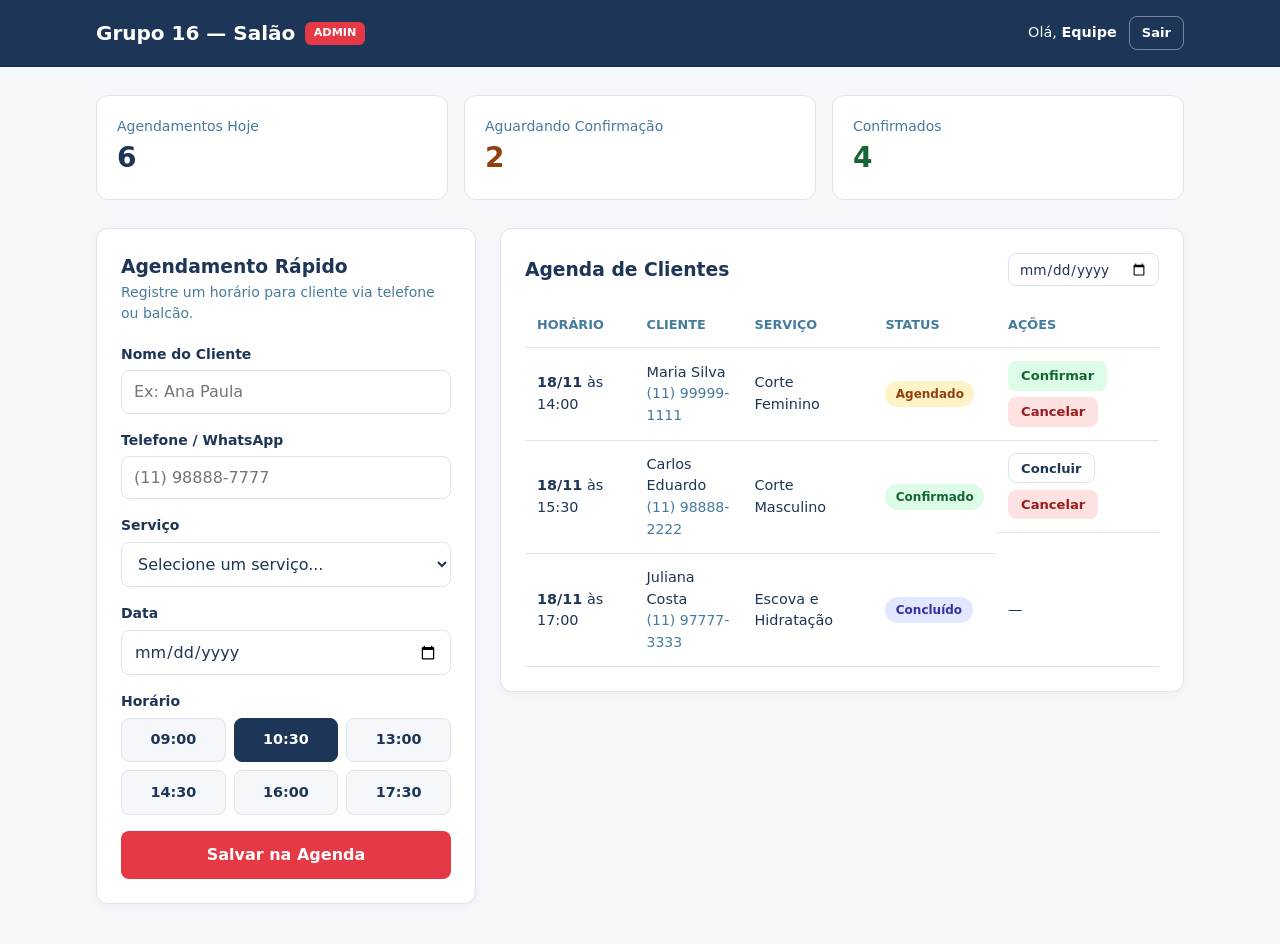
==== admin.html @ b0cc6613 "Atualização de projeto" ====
<!DOCTYPE html>
<html lang="pt-BR">
<head>
    <meta charset="UTF-8">
    <meta name="viewport" content="width=device-width, initial-scale=1.0">
    <title>Grupo 16 — Painel do Salão</title>
    <link rel="stylesheet" href="estilos/estilo.css">
</head>
<body>

    <!-- Barra superior identificada como Área Administrativa -->
    <header class="barra-topo">
        <div class="container conteudo-topo">
            <div class="titulo-admin">
                <h2>Grupo 16 — Salão</h2>
                <span class="selo-admin">Admin</span>
            </div>
            <div class="menu-usuario">
                <span>Olá, <strong>Equipe</strong></span>
                <a href="index.html" class="botao botao-contorno botao-pequeno">Sair</a>
            </div>
        </div>
    </header>

    <main class="container">

        <!-- Resumo rápido do dia para o Salão -->
        <section class="grade-resumo">
            <div class="cartao-resumo">
                <span class="texto-suave">Agendamentos Hoje</span>
                <strong class="numero-resumo">6</strong>
            </div>
            <div class="cartao-resumo">
                <span class="texto-suave">Aguardando Confirmação</span>
                <strong class="numero-resumo texto-aviso">2</strong>
            </div>
            <div class="cartao-resumo">
                <span class="texto-suave">Confirmados</span>
                <strong class="numero-resumo texto-sucesso">4</strong>
            </div>
        </section>

        <!-- Grade principal: Agendamento Rápido (Esquerda) + Agenda Geral (Direita) -->
        <div class="grade-principal">

            <!-- Coluna da Esquerda: Lançar agendamento pelo Salão -->
            <section class="cartao">
                <h3>Agendamento Rápido</h3>
                <p class="subtitulo">Registre um horário para cliente via telefone ou balcão.</p>

                <form>
                    <div class="grupo-campo">
                        <label for="admin-cliente">Nome do Cliente</label>
                        <input type="text" id="admin-cliente" placeholder="Ex: Ana Paula" required>
                    </div>

                    <div class="grupo-campo">
                        <label for="admin-telefone">Telefone / WhatsApp</label>
                        <input type="tel" id="admin-telefone" placeholder="(11) 98888-7777" required>
                    </div>

                    <div class="grupo-campo">
                        <label for="admin-servico">Serviço</label>
                        <select id="admin-servico" required>
                            <option value="">Selecione um serviço...</option>
                            <option value="1">Corte Feminino — R$ 80,00 (60 min)</option>
                            <option value="2">Corte Masculino — R$ 45,00 (30 min)</option>
                            <option value="3">Escova e Hidratação — R$ 70,00 (50 min)</option>
                            <option value="4">Coloração / Mechas — R$ 180,00 (120 min)</option>
                            <option value="5">Barba e Acabamento — R$ 35,00 (30 min)</option>
                        </select>
                    </div>

                    <div class="grupo-campo">
                        <label for="admin-data">Data</label>
                        <input type="date" id="admin-data" required>
                    </div>

                    <div class="grupo-campo">
                        <label>Horário</label>
                        <div class="grade-horarios">
                            <label class="opcao-horario">
                                <input type="radio" name="admin-horario" value="09:00">
                                <span>09:00</span>
                            </label>
                            <label class="opcao-horario">
                                <input type="radio" name="admin-horario" value="10:30" checked>
                                <span>10:30</span>
                            </label>
                            <label class="opcao-horario">
                                <input type="radio" name="admin-horario" value="13:00">
                                <span>13:00</span>
                            </label>
                            <label class="opcao-horario">
                                <input type="radio" name="admin-horario" value="14:30">
                                <span>14:30</span>
                            </label>
                            <label class="opcao-horario">
                                <input type="radio" name="admin-horario" value="16:00">
                                <span>16:00</span>
                            </label>
                            <label class="opcao-horario">
                                <input type="radio" name="admin-horario" value="17:30">
                                <span>17:30</span>
                            </label>
                        </div>
                    </div>

                    <button type="button" class="botao botao-primario botao-largura-total botao-grande">
                        Salvar na Agenda
                    </button>
                </form>
            </section>

            <!-- Coluna da Direita: Agenda Completa de Todos os Clientes -->
            <section class="cartao">
                <div class="cabecalho-cartao">
                    <h3>Agenda de Clientes</h3>
                    <input type="date" class="filtro-data" aria-label="Filtrar por data">
                </div>

                <div class="tabela-responsiva">
                    <table class="tabela">
                        <thead>
                            <tr>
                                <th>Horário</th>
                                <th>Cliente</th>
                                <th>Serviço</th>
                                <th>Status</th>
                                <th>Ações</th>
                            </tr>
                        </thead>
                        <tbody>
                            <tr>
                                <td><strong>18/11</strong> às 14:00</td>
                                <td>
                                    Maria Silva<br>
                                    <span class="texto-suave">(11) 99999-1111</span>
                                </td>
                                <td>Corte Feminino</td>
                                <td><span class="etiqueta etiqueta-agendado">Agendado</span></td>
                                <td class="acoes-linha">
                                    <button type="button" class="botao botao-sucesso botao-pequeno">Confirmar</button>
                                    <button type="button" class="botao botao-perigo botao-pequeno">Cancelar</button>
                                </td>
                            </tr>
                            <tr>
                                <td><strong>18/11</strong> às 15:30</td>
                                <td>
                                    Carlos Eduardo<br>
                                    <span class="texto-suave">(11) 98888-2222</span>
                                </td>
                                <td>Corte Masculino</td>
                                <td><span class="etiqueta etiqueta-confirmado">Confirmado</span></td>
                                <td class="acoes-linha">
                                    <button type="button" class="botao botao-contorno botao-pequeno">Concluir</button>
                                    <button type="button" class="botao botao-perigo botao-pequeno">Cancelar</button>
                                </td>
                            </tr>
                            <tr>
                                <td><strong>18/11</strong> às 17:00</td>
                                <td>
                                    Juliana Costa<br>
                                    <span class="texto-suave">(11) 97777-3333</span>
                                </td>
                                <td>Escova e Hidratação</td>
                                <td><span class="etiqueta etiqueta-concluido">Concluído</span></td>
                                <td>—</td>
                            </tr>
                        </tbody>
                    </table>
                </div>
            </section>

        </div>
    </main>

</body>
</html>
---- estilos/estilo.css ----
/* =========================================================================
   1. VARIÁVEIS DE CORES E RESET
   ========================================================================= */
:root {
    --cor-primaria: #1D3557;
    --cor-primaria-escura: #142740;
    --cor-secundaria: #457B9D;
    --cor-destaque: #E63946;
    --cor-destaque-escura: #C92F3B;

    --cor-fundo: #F5F7FA;
    --cor-superficie: #FFFFFF;
    --cor-texto: #1D3557;
    --cor-texto-suave: #457B9D;
    --cor-borda: #DCE4EC;

    --fundo-sucesso: #dcfce7;
    --texto-sucesso: #166534;
    --fundo-erro: #fee2e2;
    --texto-erro: #991b1b;
    --fundo-aviso: #fef3c7;
    --texto-aviso: #92400e;
    --fundo-info: #e0e7ff;
    --texto-info: #3730a3;
}

* {
    box-sizing: border-box;
    margin: 0;
    padding: 0;
    font-family: system-ui, -apple-system, 'Segoe UI', Roboto, sans-serif;
}

html {
    scroll-behavior: smooth;
}

body {
    background-color: var(--cor-fundo);
    color: var(--cor-texto);
    line-height: 1.5;
}

a {
    text-decoration: none;
}

.controle-oculto {
    display: none;
}

.texto-suave {
    color: var(--cor-texto-suave);
    font-size: 0.875rem;
}

.container {
    width: 100%;
    max-width: 1120px;
    margin: 0 auto;
    padding: 0 1rem;
}

/* =========================================================================
   2. BARRA DO TOPO (Todas as páginas)
   ========================================================================= */
.barra-topo {
    background: var(--cor-primaria);
    border-bottom: 1px solid var(--cor-primaria-escura);
    padding: 1rem 0;
    position: sticky;
    top: 0;
    z-index: 100;
}

.conteudo-topo {
    display: flex;
    justify-content: space-between;
    align-items: center;
    gap: 0.75rem;
}

.barra-topo h2 {
    color: var(--cor-superficie);
    font-size: 1.25rem;
}

.menu-usuario {
    display: flex;
    align-items: center;
    gap: 0.75rem;
    font-size: 0.9rem;
    color: var(--cor-superficie);
}

.barra-topo .botao-contorno {
    color: #FFFFFF;
    border-color: rgba(255, 255, 255, 0.4);
}

.barra-topo .botao-contorno:hover {
    background: rgba(255, 255, 255, 0.12);
}

/* =========================================================================
   3. PÁGINA INICIAL — BANNER E VITRINE DE SERVIÇOS (index.html)
   ========================================================================= */
.banner-principal {
    background: linear-gradient(135deg, var(--cor-primaria) 0%, var(--cor-secundaria) 100%);
    color: #FFFFFF;
    padding: 3.5rem 0;
}

.conteudo-banner {
    max-width: 680px;
    margin: 0 auto;
    text-align: center;
}

.etiqueta-destaque {
    display: inline-block;
    background: rgba(255, 255, 255, 0.15);
    padding: 0.3rem 0.85rem;
    border-radius: 999px;
    font-size: 0.8rem;
    font-weight: 600;
    margin-bottom: 1rem;
}

.conteudo-banner h1 {
    font-size: 2rem;
    line-height: 1.2;
    margin-bottom: 1rem;
}

.conteudo-banner p {
    font-size: 1rem;
    opacity: 0.9;
    margin-bottom: 1.75rem;
}

.acoes-banner {
    display: flex;
    gap: 0.75rem;
    justify-content: center;
    flex-wrap: wrap;
}

.secao-servicos {
    padding: 3rem 1rem;
}

.cabecalho-secao {
    text-align: center;
    margin-bottom: 2rem;
}

.cabecalho-secao h2 {
    font-size: 1.6rem;
    margin-bottom: 0.25rem;
}

.grade-servicos {
    display: grid;
    grid-template-columns: repeat(auto-fit, minmax(280px, 1fr));
    gap: 1.25rem;
}

.cartao-servico {
    background: var(--cor-superficie);
    border: 1px solid var(--cor-borda);
    border-radius: 12px;
    padding: 1.5rem;
    display: flex;
    flex-direction: column;
    justify-content: space-between;
    gap: 1rem;
    box-shadow: 0 2px 8px rgba(29, 53, 87, 0.04);
}

.topo-servico {
    display: flex;
    justify-content: space-between;
    align-items: center;
    gap: 0.5rem;
}

.preco-servico {
    font-weight: 700;
    color: var(--cor-destaque);
    font-size: 1.1rem;
}

.rodape-servico {
    display: flex;
    justify-content: space-between;
    align-items: center;
    padding-top: 0.75rem;
    border-top: 1px solid var(--cor-borda);
    font-size: 0.85rem;
}

.link-agendar {
    color: var(--cor-primaria);
    font-weight: 700;
    cursor: pointer;
}

.link-agendar:hover {
    color: var(--cor-destaque);
}

.rodape-site {
    text-align: center;
    padding: 2rem 1rem;
    border-top: 1px solid var(--cor-borda);
    color: var(--cor-texto-suave);
    font-size: 0.875rem;
    margin-top: 2rem;
}

/* =========================================================================
   4. MODAL DE ACESSO SOBREPOSTO (Cliente / Cadastro / Admin)
   ========================================================================= */
.fundo-modal {
    position: fixed;
    inset: 0;
    background: rgba(20, 39, 64, 0.7);
    backdrop-filter: blur(3px);
    display: none;
    align-items: center;
    justify-content: center;
    padding: 1rem;
    z-index: 999;
}

/* Abre o modal quando o checkbox #abrir-modal estiver marcado */
#abrir-modal:checked ~ .fundo-modal {
    display: flex;
}

.janela-modal {
    background: var(--cor-superficie);
    width: 100%;
    max-width: 430px;
    border-radius: 14px;
    padding: 1.75rem;
    box-shadow: 0 20px 40px rgba(0, 0, 0, 0.25);
    max-height: 92vh;
    overflow-y: auto;
}

.cabecalho-modal {
    display: flex;
    justify-content: space-between;
    align-items: flex-start;
    margin-bottom: 1.25rem;
}

.botao-fechar {
    font-size: 1.75rem;
    line-height: 1;
    color: var(--cor-texto-suave);
    cursor: pointer;
    padding: 0 0.25rem;
}

.botao-fechar:hover {
    color: var(--cor-destaque);
}

/* 3 Abas do Modal */
.abas-modal {
    display: grid;
    grid-template-columns: repeat(3, 1fr);
    gap: 0.35rem;
    background: var(--cor-fundo);
    padding: 0.3rem;
    border-radius: 8px;
    margin-bottom: 1.25rem;
}

.aba-item {
    text-align: center;
    padding: 0.55rem 0.25rem;
    border-radius: 6px;
    font-size: 0.85rem;
    font-weight: 600;
    color: var(--cor-texto-suave);
    cursor: pointer;
    margin-bottom: 0;
    transition: 0.2s;
}

.form-modal {
    display: none;
}

#aba-cliente:checked ~ .abas-modal .rotulo-cliente,
#aba-cadastro:checked ~ .abas-modal .rotulo-cadastro,
#aba-admin:checked ~ .abas-modal .rotulo-admin {
    background: var(--cor-superficie);
    color: var(--cor-primaria);
    box-shadow: 0 1px 3px rgba(29, 53, 87, 0.15);
}

#aba-cliente:checked ~ .form-cliente { display: block; }
#aba-cadastro:checked ~ .form-cadastro { display: block; }
#aba-admin:checked ~ .form-admin { display: block; }

.aviso-admin {
    background: var(--fundo-aviso);
    color: var(--texto-aviso);
    font-size: 0.82rem;
    padding: 0.65rem 0.75rem;
    border-radius: 8px;
    margin-bottom: 1rem;
    font-weight: 500;
}

/* =========================================================================
   5. FORMULÁRIOS, BOTÕES E HORÁRIOS CLICÁVEIS
   ========================================================================= */
.grupo-campo {
    margin-bottom: 1rem;
}

.linha-campos {
    display: grid;
    grid-template-columns: 1fr 1fr;
    gap: 0.75rem;
}

label {
    display: block;
    font-size: 0.875rem;
    font-weight: 600;
    margin-bottom: 0.35rem;
}

input, select {
    width: 100%;
    padding: 0.7rem 0.75rem;
    border: 1px solid var(--cor-borda);
    border-radius: 8px;
    font-size: 16px; /* Evita zoom automático no iPhone */
    background: var(--cor-superficie);
    color: var(--cor-texto);
    outline: none;
}

input:focus, select:focus {
    border-color: var(--cor-secundaria);
    box-shadow: 0 0 0 3px rgba(69, 123, 157, 0.15);
}

/* Grade de horários clicáveis no celular */
.grade-horarios {
    display: grid;
    grid-template-columns: repeat(3, 1fr);
    gap: 0.5rem;
}

.opcao-horario {
    margin-bottom: 0;
    cursor: pointer;
}

.opcao-horario input {
    display: none;
}

.opcao-horario span {
    display: block;
    text-align: center;
    padding: 0.65rem 0.5rem;
    border: 1px solid var(--cor-borda);
    border-radius: 8px;
    font-weight: 600;
    font-size: 0.9rem;
    background: var(--cor-fundo);
    transition: 0.2s;
}

.opcao-horario input:checked + span {
    background: var(--cor-primaria);
    color: #FFFFFF;
    border-color: var(--cor-primaria);
}

/* Botões */
.botao {
    display: inline-flex;
    align-items: center;
    justify-content: center;
    padding: 0.65rem 1rem;
    border-radius: 8px;
    font-weight: 600;
    font-size: 0.95rem;
    cursor: pointer;
    border: 1px solid transparent;
    transition: 0.2s;
}

.botao-primario { background: var(--cor-destaque); color: #FFFFFF; }
.botao-primario:hover { background: var(--cor-destaque-escura); }

.botao-secundario { background: var(--cor-primaria); color: #FFFFFF; }
.botao-secundario:hover { background: var(--cor-primaria-escura); }

.botao-contorno { background: transparent; border-color: var(--cor-borda); color: var(--cor-primaria); }
.botao-contorno-claro { background: transparent; border-color: rgba(255,255,255,0.5); color: #FFFFFF; }
.botao-contorno-claro:hover { background: rgba(255,255,255,0.12); }

.botao-sucesso { background: var(--fundo-sucesso); color: var(--texto-sucesso); }
.botao-perigo { background: var(--fundo-erro); color: var(--texto-erro); }

.botao-pequeno { padding: 0.4rem 0.75rem; font-size: 0.82rem; }
.botao-grande { padding: 0.85rem 1.35rem; font-size: 1rem; }
.botao-largura-total { width: 100%; }

/* =========================================================================
   6. PAINÉIS (painel.html e admin.html)
   ========================================================================= */
.grade-principal {
    display: grid;
    grid-template-columns: 380px 1fr;
    gap: 1.5rem;
    align-items: start;
    margin-top: 1.75rem;
    margin-bottom: 2.5rem;
}

.cartao {
    background: var(--cor-superficie);
    border: 1px solid var(--cor-borda);
    border-radius: 12px;
    padding: 1.5rem;
    box-shadow: 0 2px 8px rgba(29, 53, 87, 0.04);
}

.cabecalho-cartao {
    display: flex;
    justify-content: space-between;
    align-items: center;
    margin-bottom: 1rem;
    gap: 0.5rem;
}

.subtitulo {
    color: var(--cor-texto-suave);
    font-size: 0.875rem;
    margin-bottom: 1.25rem;
}

.resumo-servico {
    background: var(--cor-fundo);
    padding: 0.75rem 1rem;
    border-radius: 8px;
    display: flex;
    justify-content: space-between;
    font-size: 0.9rem;
    margin-bottom: 1rem;
    border: 1px solid var(--cor-borda);
}

/* Exclusivos Admin */
.titulo-admin { display: flex; align-items: center; gap: 0.6rem; flex-wrap: wrap; }
.selo-admin {
    background: var(--cor-destaque);
    color: #FFFFFF;
    font-size: 0.7rem;
    font-weight: 700;
    padding: 0.2rem 0.55rem;
    border-radius: 6px;
    text-transform: uppercase;
}

.grade-resumo {
    display: grid;
    grid-template-columns: repeat(3, 1fr);
    gap: 1rem;
    margin-top: 1.75rem;
}

.cartao-resumo {
    background: var(--cor-superficie);
    border: 1px solid var(--cor-borda);
    border-radius: 12px;
    padding: 1.25rem;
    display: flex;
    flex-direction: column;
}

.numero-resumo { font-size: 1.75rem; color: var(--cor-primaria); }
.texto-aviso { color: var(--texto-aviso); }
.texto-sucesso { color: var(--texto-sucesso); }
.filtro-data { width: auto; padding: 0.4rem 0.65rem; font-size: 0.85rem; }
.acoes-linha { display: flex; gap: 0.4rem; flex-wrap: wrap; }

/* Tabela e Etiquetas */
.tabela-responsiva { overflow-x: auto; }
.tabela { width: 100%; border-collapse: collapse; font-size: 0.9rem; }
.tabela th, .tabela td { padding: 0.8rem 0.75rem; text-align: left; border-bottom: 1px solid var(--cor-borda); }
.tabela th { font-weight: 600; color: var(--cor-secundaria); font-size: 0.8rem; text-transform: uppercase; }

.etiqueta { display: inline-block; padding: 0.25rem 0.65rem; border-radius: 999px; font-size: 0.75rem; font-weight: 600; }
.etiqueta-agendado { background: var(--fundo-aviso); color: var(--texto-aviso); }
.etiqueta-confirmado { background: var(--fundo-sucesso); color: var(--texto-sucesso); }
.etiqueta-cancelado { background: var(--fundo-erro); color: var(--texto-erro); }
.etiqueta-concluido { background: var(--fundo-info); color: var(--texto-info); }

/* =========================================================================
   7. RESPONSIVIDADE PARA TABLETS E CELULARES
   ========================================================================= */
@media (max-width: 850px) {
    .grade-principal {
        grid-template-columns: 1fr;
    }
}

@media (max-width: 600px) {
    .conteudo-banner h1 { font-size: 1.55rem; }
    .banner-principal { padding: 2.5rem 0; }
    .acoes-banner .botao { width: 100%; }

    .grade-resumo { grid-template-columns: 1fr; }
    .linha-campos { grid-template-columns: 1fr; gap: 0; }
    .cartao, .janela-modal { padding: 1.25rem; }

    /* Transforma a tabela em cartões empilhados no celular */
    .tabela thead { display: none; }
    .tabela, .tabela tbody, .tabela tr, .tabela td { display: block; width: 100%; }

    .tabela tr {
        background: var(--cor-fundo);
        border: 1px solid var(--cor-borda);
        border-radius: 10px;
        padding: 0.85rem;
        margin-bottom: 0.85rem;
    }

    .tabela td {
        border: none;
        padding: 0.3rem 0;
        display: flex;
        justify-content: space-between;
        align-items: center;
    }

    .tabela td:last-child {
        margin-top: 0.5rem;
        padding-top: 0.6rem;
        border-top: 1px solid var(--cor-borda);
    }

    .tabela td:last-child .botao {
        width: 100%;
    }
}
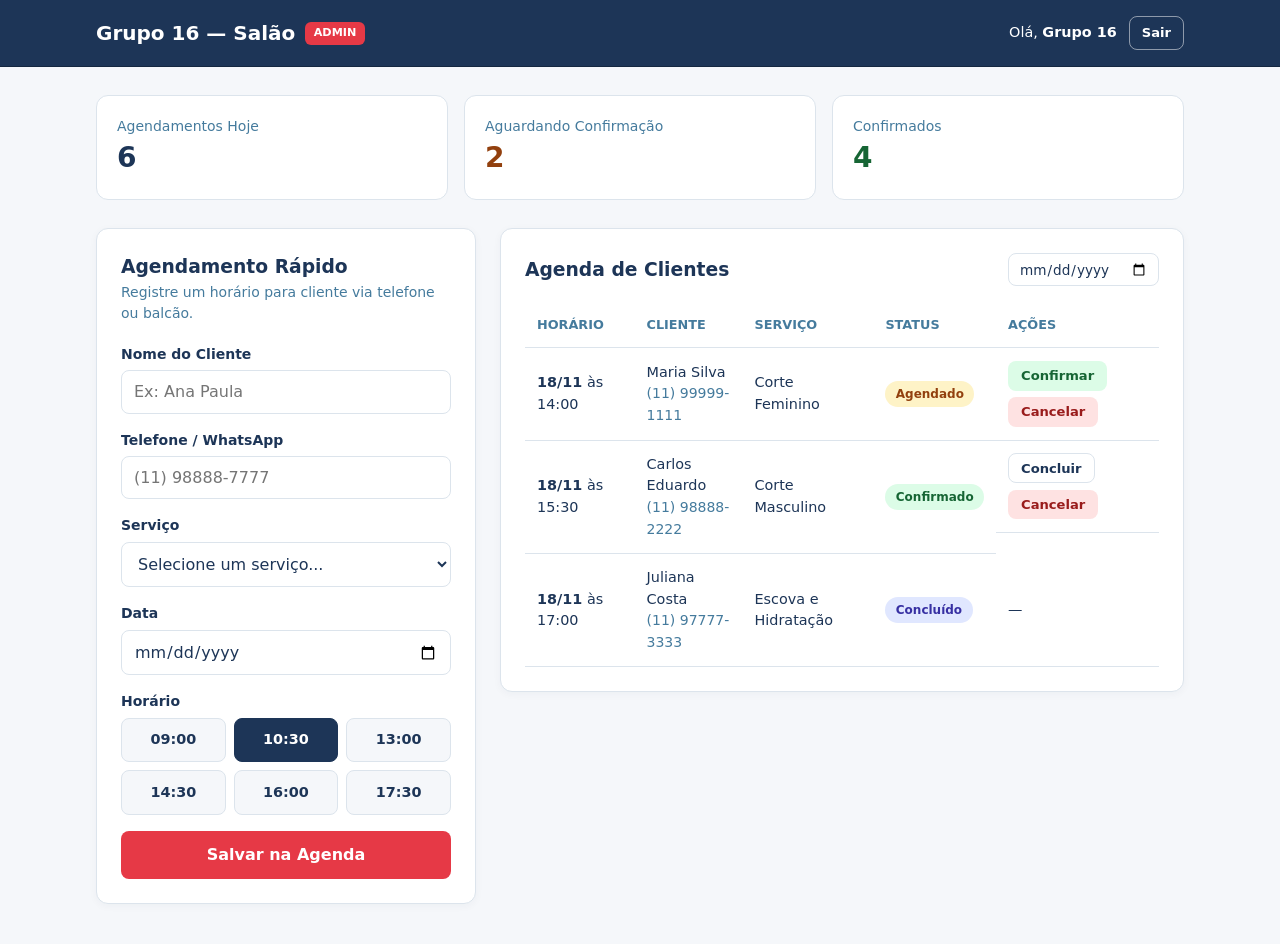
==== commit f37efcac: "Atualização de projeto" ====
--- a/admin.html
+++ b/admin.html
@@ -8,60 +8,58 @@
 </head>
 <body>
 
-    <!-- Barra superior identificada como Área Administrativa -->
-    <header class="barra-topo">
-        <div class="container conteudo-topo">
-            <div class="titulo-admin">
+    <header class="topo">
+        <div class="container topo-flex">
+            <div class="topo-admin">
                 <h2>Grupo 16 — Salão</h2>
-                <span class="selo-admin">Admin</span>
+                <span class="tag-admin">Admin</span>
             </div>
-            <div class="menu-usuario">
-                <span>Olá, <strong>Equipe</strong></span>
-                <a href="index.html" class="botao botao-contorno botao-pequeno">Sair</a>
+            <div class="usuario-box">
+                <span>Olá, <strong>Grupo 16</strong></span>
+                <a href="index.html" class="btn btn-outline-branco btn-sm">Sair</a>
             </div>
         </div>
     </header>
 
     <main class="container">
 
-        <!-- Resumo rápido do dia para o Salão -->
-        <section class="grade-resumo">
-            <div class="cartao-resumo">
-                <span class="texto-suave">Agendamentos Hoje</span>
-                <strong class="numero-resumo">6</strong>
+        <!-- Resumo do dia -->
+        <section class="grid-resumo">
+            <div class="card-resumo">
+                <span class="subtexto">Agendamentos Hoje</span>
+                <strong class="num-resumo">6</strong>
             </div>
-            <div class="cartao-resumo">
-                <span class="texto-suave">Aguardando Confirmação</span>
-                <strong class="numero-resumo texto-aviso">2</strong>
+            <div class="card-resumo">
+                <span class="subtexto">Aguardando Confirmação</span>
+                <strong class="num-resumo cor-aviso">2</strong>
             </div>
-            <div class="cartao-resumo">
-                <span class="texto-suave">Confirmados</span>
-                <strong class="numero-resumo texto-sucesso">4</strong>
+            <div class="card-resumo">
+                <span class="subtexto">Confirmados</span>
+                <strong class="num-resumo cor-sucesso">4</strong>
             </div>
         </section>
 
-        <!-- Grade principal: Agendamento Rápido (Esquerda) + Agenda Geral (Direita) -->
-        <div class="grade-principal">
+        <div class="grid-painel">
 
-            <!-- Coluna da Esquerda: Lançar agendamento pelo Salão -->
-            <section class="cartao">
+            <!-- Agendamento rápido -->
+            <section class="card">
                 <h3>Agendamento Rápido</h3>
                 <p class="subtitulo">Registre um horário para cliente via telefone ou balcão.</p>
 
                 <form>
-                    <div class="grupo-campo">
-                        <label for="admin-cliente">Nome do Cliente</label>
-                        <input type="text" id="admin-cliente" placeholder="Ex: Ana Paula" required>
+                    <div class="campo">
+                        <label for="adm-cliente">Nome do Cliente</label>
+                        <input type="text" id="adm-cliente" placeholder="Ex: Ana Paula" required>
                     </div>
 
-                    <div class="grupo-campo">
-                        <label for="admin-telefone">Telefone / WhatsApp</label>
-                        <input type="tel" id="admin-telefone" placeholder="(11) 98888-7777" required>
+                    <div class="campo">
+                        <label for="adm-tel">Telefone / WhatsApp</label>
+                        <input type="tel" id="adm-tel" placeholder="(11) 98888-7777" required>
                     </div>
 
-                    <div class="grupo-campo">
-                        <label for="admin-servico">Serviço</label>
-                        <select id="admin-servico" required>
+                    <div class="campo">
+                        <label for="adm-servico">Serviço</label>
+                        <select id="adm-servico" required>
                             <option value="">Selecione um serviço...</option>
                             <option value="1">Corte Feminino — R$ 80,00 (60 min)</option>
                             <option value="2">Corte Masculino — R$ 45,00 (30 min)</option>
@@ -71,55 +69,53 @@
                         </select>
                     </div>
 
-                    <div class="grupo-campo">
-                        <label for="admin-data">Data</label>
-                        <input type="date" id="admin-data" required>
+                    <div class="campo">
+                        <label for="adm-data">Data</label>
+                        <input type="date" id="adm-data" required>
                     </div>
 
-                    <div class="grupo-campo">
+                    <div class="campo">
                         <label>Horário</label>
-                        <div class="grade-horarios">
-                            <label class="opcao-horario">
-                                <input type="radio" name="admin-horario" value="09:00">
+                        <div class="grid-horarios">
+                            <label class="hora-btn">
+                                <input type="radio" name="adm-hora" value="09:00">
                                 <span>09:00</span>
                             </label>
-                            <label class="opcao-horario">
-                                <input type="radio" name="admin-horario" value="10:30" checked>
+                            <label class="hora-btn">
+                                <input type="radio" name="adm-hora" value="10:30" checked>
                                 <span>10:30</span>
                             </label>
-                            <label class="opcao-horario">
-                                <input type="radio" name="admin-horario" value="13:00">
+                            <label class="hora-btn">
+                                <input type="radio" name="adm-hora" value="13:00">
                                 <span>13:00</span>
                             </label>
-                            <label class="opcao-horario">
-                                <input type="radio" name="admin-horario" value="14:30">
+                            <label class="hora-btn">
+                                <input type="radio" name="adm-hora" value="14:30">
                                 <span>14:30</span>
                             </label>
-                            <label class="opcao-horario">
-                                <input type="radio" name="admin-horario" value="16:00">
+                            <label class="hora-btn">
+                                <input type="radio" name="adm-hora" value="16:00">
                                 <span>16:00</span>
                             </label>
-                            <label class="opcao-horario">
-                                <input type="radio" name="admin-horario" value="17:30">
+                            <label class="hora-btn">
+                                <input type="radio" name="adm-hora" value="17:30">
                                 <span>17:30</span>
                             </label>
                         </div>
                     </div>
 
-                    <button type="button" class="botao botao-primario botao-largura-total botao-grande">
-                        Salvar na Agenda
-                    </button>
+                    <button type="button" class="btn btn-vermelho btn-full btn-lg">Salvar na Agenda</button>
                 </form>
             </section>
 
-            <!-- Coluna da Direita: Agenda Completa de Todos os Clientes -->
-            <section class="cartao">
-                <div class="cabecalho-cartao">
+            <!-- Agenda geral -->
+            <section class="card">
+                <div class="card-topo">
                     <h3>Agenda de Clientes</h3>
                     <input type="date" class="filtro-data" aria-label="Filtrar por data">
                 </div>
 
-                <div class="tabela-responsiva">
+                <div class="tabela-box">
                     <table class="tabela">
                         <thead>
                             <tr>
@@ -135,36 +131,36 @@
                                 <td><strong>18/11</strong> às 14:00</td>
                                 <td>
                                     Maria Silva<br>
-                                    <span class="texto-suave">(11) 99999-1111</span>
+                                    <span class="subtexto">(11) 99999-1111</span>
                                 </td>
                                 <td>Corte Feminino</td>
-                                <td><span class="etiqueta etiqueta-agendado">Agendado</span></td>
-                                <td class="acoes-linha">
-                                    <button type="button" class="botao botao-sucesso botao-pequeno">Confirmar</button>
-                                    <button type="button" class="botao botao-perigo botao-pequeno">Cancelar</button>
+                                <td><span class="badge st-agendado">Agendado</span></td>
+                                <td class="acoes">
+                                    <button type="button" class="btn btn-verde btn-sm">Confirmar</button>
+                                    <button type="button" class="btn btn-erro btn-sm">Cancelar</button>
                                 </td>
                             </tr>
                             <tr>
                                 <td><strong>18/11</strong> às 15:30</td>
                                 <td>
                                     Carlos Eduardo<br>
-                                    <span class="texto-suave">(11) 98888-2222</span>
+                                    <span class="subtexto">(11) 98888-2222</span>
                                 </td>
                                 <td>Corte Masculino</td>
-                                <td><span class="etiqueta etiqueta-confirmado">Confirmado</span></td>
-                                <td class="acoes-linha">
-                                    <button type="button" class="botao botao-contorno botao-pequeno">Concluir</button>
-                                    <button type="button" class="botao botao-perigo botao-pequeno">Cancelar</button>
+                                <td><span class="badge st-confirmado">Confirmado</span></td>
+                                <td class="acoes">
+                                    <button type="button" class="btn btn-outline btn-sm">Concluir</button>
+                                    <button type="button" class="btn btn-erro btn-sm">Cancelar</button>
                                 </td>
                             </tr>
                             <tr>
                                 <td><strong>18/11</strong> às 17:00</td>
                                 <td>
                                     Juliana Costa<br>
-                                    <span class="texto-suave">(11) 97777-3333</span>
+                                    <span class="subtexto">(11) 97777-3333</span>
                                 </td>
                                 <td>Escova e Hidratação</td>
-                                <td><span class="etiqueta etiqueta-concluido">Concluído</span></td>
+                                <td><span class="badge st-concluido">Concluído</span></td>
                                 <td>—</td>
                             </tr>
                         </tbody>
--- a/estilos/estilo.css
+++ b/estilos/estilo.css
@@ -1,27 +1,24 @@
-/* =========================================================================
-   1. VARIÁVEIS DE CORES E RESET
-   ========================================================================= */
 :root {
-    --cor-primaria: #1D3557;
-    --cor-primaria-escura: #142740;
-    --cor-secundaria: #457B9D;
-    --cor-destaque: #E63946;
-    --cor-destaque-escura: #C92F3B;
-
-    --cor-fundo: #F5F7FA;
-    --cor-superficie: #FFFFFF;
-    --cor-texto: #1D3557;
-    --cor-texto-suave: #457B9D;
-    --cor-borda: #DCE4EC;
-
-    --fundo-sucesso: #dcfce7;
-    --texto-sucesso: #166534;
-    --fundo-erro: #fee2e2;
-    --texto-erro: #991b1b;
-    --fundo-aviso: #fef3c7;
-    --texto-aviso: #92400e;
-    --fundo-info: #e0e7ff;
-    --texto-info: #3730a3;
+    --azul-escuro: #1D3557;
+    --azul-hover: #142740;
+    --azul-medio: #457B9D;
+    --vermelho: #E63946;
+    --vermelho-hover: #C92F3B;
+
+    --bg: #F5F7FA;
+    --branco: #FFFFFF;
+    --texto: #1D3557;
+    --texto-fraco: #457B9D;
+    --borda: #DCE4EC;
+
+    --verde-bg: #dcfce7;
+    --verde-txt: #166534;
+    --erro-bg: #fee2e2;
+    --erro-txt: #991b1b;
+    --aviso-bg: #fef3c7;
+    --aviso-txt: #92400e;
+    --info-bg: #e0e7ff;
+    --info-txt: #3730a3;
 }
 
 * {
@@ -36,8 +33,8 @@
 }
 
 body {
-    background-color: var(--cor-fundo);
-    color: var(--cor-texto);
+    background-color: var(--bg);
+    color: var(--texto);
     line-height: 1.5;
 }
 
@@ -45,12 +42,12 @@
     text-decoration: none;
 }
 
-.controle-oculto {
+.oculto {
     display: none;
 }
 
-.texto-suave {
-    color: var(--cor-texto-suave);
+.subtexto {
+    color: var(--texto-fraco);
     font-size: 0.875rem;
 }
 
@@ -61,63 +58,50 @@
     padding: 0 1rem;
 }
 
-/* =========================================================================
-   2. BARRA DO TOPO (Todas as páginas)
-   ========================================================================= */
-.barra-topo {
-    background: var(--cor-primaria);
-    border-bottom: 1px solid var(--cor-primaria-escura);
+/* Topo */
+.topo {
+    background: var(--azul-escuro);
+    border-bottom: 1px solid var(--azul-hover);
     padding: 1rem 0;
     position: sticky;
     top: 0;
     z-index: 100;
 }
 
-.conteudo-topo {
+.topo-flex {
     display: flex;
     justify-content: space-between;
     align-items: center;
     gap: 0.75rem;
 }
 
-.barra-topo h2 {
-    color: var(--cor-superficie);
+.topo h2 {
+    color: var(--branco);
     font-size: 1.25rem;
 }
 
-.menu-usuario {
+.usuario-box {
     display: flex;
     align-items: center;
     gap: 0.75rem;
     font-size: 0.9rem;
-    color: var(--cor-superficie);
-}
-
-.barra-topo .botao-contorno {
-    color: #FFFFFF;
-    border-color: rgba(255, 255, 255, 0.4);
-}
-
-.barra-topo .botao-contorno:hover {
-    background: rgba(255, 255, 255, 0.12);
-}
-
-/* =========================================================================
-   3. PÁGINA INICIAL — BANNER E VITRINE DE SERVIÇOS (index.html)
-   ========================================================================= */
-.banner-principal {
-    background: linear-gradient(135deg, var(--cor-primaria) 0%, var(--cor-secundaria) 100%);
+    color: var(--branco);
+}
+
+/* Banner e serviços */
+.banner {
+    background: linear-gradient(135deg, var(--azul-escuro) 0%, var(--azul-medio) 100%);
     color: #FFFFFF;
     padding: 3.5rem 0;
 }
 
-.conteudo-banner {
+.banner-info {
     max-width: 680px;
     margin: 0 auto;
     text-align: center;
 }
 
-.etiqueta-destaque {
+.tag-banner {
     display: inline-block;
     background: rgba(255, 255, 255, 0.15);
     padding: 0.3rem 0.85rem;
@@ -127,48 +111,48 @@
     margin-bottom: 1rem;
 }
 
-.conteudo-banner h1 {
+.banner-info h1 {
     font-size: 2rem;
     line-height: 1.2;
     margin-bottom: 1rem;
 }
 
-.conteudo-banner p {
+.banner-info p {
     font-size: 1rem;
     opacity: 0.9;
     margin-bottom: 1.75rem;
 }
 
-.acoes-banner {
+.banner-btns {
     display: flex;
     gap: 0.75rem;
     justify-content: center;
     flex-wrap: wrap;
 }
 
-.secao-servicos {
+.area-servicos {
     padding: 3rem 1rem;
 }
 
-.cabecalho-secao {
+.titulo-secao {
     text-align: center;
     margin-bottom: 2rem;
 }
 
-.cabecalho-secao h2 {
+.titulo-secao h2 {
     font-size: 1.6rem;
     margin-bottom: 0.25rem;
 }
 
-.grade-servicos {
+.grid-servicos {
     display: grid;
     grid-template-columns: repeat(auto-fit, minmax(280px, 1fr));
     gap: 1.25rem;
 }
 
-.cartao-servico {
-    background: var(--cor-superficie);
-    border: 1px solid var(--cor-borda);
+.card-servico {
+    background: var(--branco);
+    border: 1px solid var(--borda);
     border-radius: 12px;
     padding: 1.5rem;
     display: flex;
@@ -178,51 +162,49 @@
     box-shadow: 0 2px 8px rgba(29, 53, 87, 0.04);
 }
 
-.topo-servico {
+.servico-topo {
     display: flex;
     justify-content: space-between;
     align-items: center;
     gap: 0.5rem;
 }
 
-.preco-servico {
+.preco {
     font-weight: 700;
-    color: var(--cor-destaque);
+    color: var(--vermelho);
     font-size: 1.1rem;
 }
 
-.rodape-servico {
+.servico-rodape {
     display: flex;
     justify-content: space-between;
     align-items: center;
     padding-top: 0.75rem;
-    border-top: 1px solid var(--cor-borda);
+    border-top: 1px solid var(--borda);
     font-size: 0.85rem;
 }
 
 .link-agendar {
-    color: var(--cor-primaria);
+    color: var(--azul-escuro);
     font-weight: 700;
     cursor: pointer;
 }
 
 .link-agendar:hover {
-    color: var(--cor-destaque);
-}
-
-.rodape-site {
+    color: var(--vermelho);
+}
+
+.rodape {
     text-align: center;
     padding: 2rem 1rem;
-    border-top: 1px solid var(--cor-borda);
-    color: var(--cor-texto-suave);
+    border-top: 1px solid var(--borda);
+    color: var(--texto-fraco);
     font-size: 0.875rem;
     margin-top: 2rem;
 }
 
-/* =========================================================================
-   4. MODAL DE ACESSO SOBREPOSTO (Cliente / Cadastro / Admin)
-   ========================================================================= */
-.fundo-modal {
+/* Modal */
+.modal-bg {
     position: fixed;
     inset: 0;
     background: rgba(20, 39, 64, 0.7);
@@ -234,13 +216,12 @@
     z-index: 999;
 }
 
-/* Abre o modal quando o checkbox #abrir-modal estiver marcado */
-#abrir-modal:checked ~ .fundo-modal {
-    display: flex;
-}
-
-.janela-modal {
-    background: var(--cor-superficie);
+#modal-login:checked ~ .modal-bg {
+    display: flex;
+}
+
+.modal-box {
+    background: var(--branco);
     width: 100%;
     max-width: 430px;
     border-radius: 14px;
@@ -250,67 +231,66 @@
     overflow-y: auto;
 }
 
-.cabecalho-modal {
+.modal-topo {
     display: flex;
     justify-content: space-between;
     align-items: flex-start;
     margin-bottom: 1.25rem;
 }
 
-.botao-fechar {
+.btn-fechar {
     font-size: 1.75rem;
     line-height: 1;
-    color: var(--cor-texto-suave);
+    color: var(--texto-fraco);
     cursor: pointer;
     padding: 0 0.25rem;
 }
 
-.botao-fechar:hover {
-    color: var(--cor-destaque);
-}
-
-/* 3 Abas do Modal */
-.abas-modal {
+.btn-fechar:hover {
+    color: var(--vermelho);
+}
+
+.tabs {
     display: grid;
     grid-template-columns: repeat(3, 1fr);
     gap: 0.35rem;
-    background: var(--cor-fundo);
+    background: var(--bg);
     padding: 0.3rem;
     border-radius: 8px;
     margin-bottom: 1.25rem;
 }
 
-.aba-item {
+.tab {
     text-align: center;
     padding: 0.55rem 0.25rem;
     border-radius: 6px;
     font-size: 0.85rem;
     font-weight: 600;
-    color: var(--cor-texto-suave);
+    color: var(--texto-fraco);
     cursor: pointer;
     margin-bottom: 0;
     transition: 0.2s;
 }
 
-.form-modal {
+.form-tab {
     display: none;
 }
 
-#aba-cliente:checked ~ .abas-modal .rotulo-cliente,
-#aba-cadastro:checked ~ .abas-modal .rotulo-cadastro,
-#aba-admin:checked ~ .abas-modal .rotulo-admin {
-    background: var(--cor-superficie);
-    color: var(--cor-primaria);
+#tab-cliente:checked ~ .tabs .lb-cliente,
+#tab-cadastro:checked ~ .tabs .lb-cadastro,
+#tab-admin:checked ~ .tabs .lb-admin {
+    background: var(--branco);
+    color: var(--azul-escuro);
     box-shadow: 0 1px 3px rgba(29, 53, 87, 0.15);
 }
 
-#aba-cliente:checked ~ .form-cliente { display: block; }
-#aba-cadastro:checked ~ .form-cadastro { display: block; }
-#aba-admin:checked ~ .form-admin { display: block; }
-
-.aviso-admin {
-    background: var(--fundo-aviso);
-    color: var(--texto-aviso);
+#tab-cliente:checked ~ .f-cliente { display: block; }
+#tab-cadastro:checked ~ .f-cadastro { display: block; }
+#tab-admin:checked ~ .f-admin { display: block; }
+
+.alerta-admin {
+    background: var(--aviso-bg);
+    color: var(--aviso-txt);
     font-size: 0.82rem;
     padding: 0.65rem 0.75rem;
     border-radius: 8px;
@@ -318,17 +298,9 @@
     font-weight: 500;
 }
 
-/* =========================================================================
-   5. FORMULÁRIOS, BOTÕES E HORÁRIOS CLICÁVEIS
-   ========================================================================= */
-.grupo-campo {
+/* Campos e botões */
+.campo {
     margin-bottom: 1rem;
-}
-
-.linha-campos {
-    display: grid;
-    grid-template-columns: 1fr 1fr;
-    gap: 0.75rem;
 }
 
 label {
@@ -341,55 +313,53 @@
 input, select {
     width: 100%;
     padding: 0.7rem 0.75rem;
-    border: 1px solid var(--cor-borda);
+    border: 1px solid var(--borda);
     border-radius: 8px;
-    font-size: 16px; /* Evita zoom automático no iPhone */
-    background: var(--cor-superficie);
-    color: var(--cor-texto);
+    font-size: 16px;
+    background: var(--branco);
+    color: var(--texto);
     outline: none;
 }
 
 input:focus, select:focus {
-    border-color: var(--cor-secundaria);
+    border-color: var(--azul-medio);
     box-shadow: 0 0 0 3px rgba(69, 123, 157, 0.15);
 }
 
-/* Grade de horários clicáveis no celular */
-.grade-horarios {
+.grid-horarios {
     display: grid;
     grid-template-columns: repeat(3, 1fr);
     gap: 0.5rem;
 }
 
-.opcao-horario {
+.hora-btn {
     margin-bottom: 0;
     cursor: pointer;
 }
 
-.opcao-horario input {
+.hora-btn input {
     display: none;
 }
 
-.opcao-horario span {
+.hora-btn span {
     display: block;
     text-align: center;
     padding: 0.65rem 0.5rem;
-    border: 1px solid var(--cor-borda);
+    border: 1px solid var(--borda);
     border-radius: 8px;
     font-weight: 600;
     font-size: 0.9rem;
-    background: var(--cor-fundo);
+    background: var(--bg);
     transition: 0.2s;
 }
 
-.opcao-horario input:checked + span {
-    background: var(--cor-primaria);
+.hora-btn input:checked + span {
+    background: var(--azul-escuro);
     color: #FFFFFF;
-    border-color: var(--cor-primaria);
-}
-
-/* Botões */
-.botao {
+    border-color: var(--azul-escuro);
+}
+
+.btn {
     display: inline-flex;
     align-items: center;
     justify-content: center;
@@ -402,27 +372,25 @@
     transition: 0.2s;
 }
 
-.botao-primario { background: var(--cor-destaque); color: #FFFFFF; }
-.botao-primario:hover { background: var(--cor-destaque-escura); }
-
-.botao-secundario { background: var(--cor-primaria); color: #FFFFFF; }
-.botao-secundario:hover { background: var(--cor-primaria-escura); }
-
-.botao-contorno { background: transparent; border-color: var(--cor-borda); color: var(--cor-primaria); }
-.botao-contorno-claro { background: transparent; border-color: rgba(255,255,255,0.5); color: #FFFFFF; }
-.botao-contorno-claro:hover { background: rgba(255,255,255,0.12); }
-
-.botao-sucesso { background: var(--fundo-sucesso); color: var(--texto-sucesso); }
-.botao-perigo { background: var(--fundo-erro); color: var(--texto-erro); }
-
-.botao-pequeno { padding: 0.4rem 0.75rem; font-size: 0.82rem; }
-.botao-grande { padding: 0.85rem 1.35rem; font-size: 1rem; }
-.botao-largura-total { width: 100%; }
-
-/* =========================================================================
-   6. PAINÉIS (painel.html e admin.html)
-   ========================================================================= */
-.grade-principal {
+.btn-vermelho { background: var(--vermelho); color: #FFFFFF; }
+.btn-vermelho:hover { background: var(--vermelho-hover); }
+
+.btn-azul { background: var(--azul-escuro); color: #FFFFFF; }
+.btn-azul:hover { background: var(--azul-hover); }
+
+.btn-outline { background: transparent; border-color: var(--borda); color: var(--azul-escuro); }
+.btn-outline-branco { background: transparent; border-color: rgba(255, 255, 255, 0.5); color: #FFFFFF; }
+.btn-outline-branco:hover { background: rgba(255, 255, 255, 0.12); }
+
+.btn-verde { background: var(--verde-bg); color: var(--verde-txt); }
+.btn-erro { background: var(--erro-bg); color: var(--erro-txt); }
+
+.btn-sm { padding: 0.4rem 0.75rem; font-size: 0.82rem; }
+.btn-lg { padding: 0.85rem 1.35rem; font-size: 1rem; }
+.btn-full { width: 100%; }
+
+/* Painéis */
+.grid-painel {
     display: grid;
     grid-template-columns: 380px 1fr;
     gap: 1.5rem;
@@ -431,15 +399,15 @@
     margin-bottom: 2.5rem;
 }
 
-.cartao {
-    background: var(--cor-superficie);
-    border: 1px solid var(--cor-borda);
+.card {
+    background: var(--branco);
+    border: 1px solid var(--borda);
     border-radius: 12px;
     padding: 1.5rem;
     box-shadow: 0 2px 8px rgba(29, 53, 87, 0.04);
 }
 
-.cabecalho-cartao {
+.card-topo {
     display: flex;
     justify-content: space-between;
     align-items: center;
@@ -448,26 +416,26 @@
 }
 
 .subtitulo {
-    color: var(--cor-texto-suave);
+    color: var(--texto-fraco);
     font-size: 0.875rem;
     margin-bottom: 1.25rem;
 }
 
-.resumo-servico {
-    background: var(--cor-fundo);
+.resumo-box {
+    background: var(--bg);
     padding: 0.75rem 1rem;
     border-radius: 8px;
     display: flex;
     justify-content: space-between;
     font-size: 0.9rem;
     margin-bottom: 1rem;
-    border: 1px solid var(--cor-borda);
-}
-
-/* Exclusivos Admin */
-.titulo-admin { display: flex; align-items: center; gap: 0.6rem; flex-wrap: wrap; }
-.selo-admin {
-    background: var(--cor-destaque);
+    border: 1px solid var(--borda);
+}
+
+/* Admin */
+.topo-admin { display: flex; align-items: center; gap: 0.6rem; flex-wrap: wrap; }
+.tag-admin {
+    background: var(--vermelho);
     color: #FFFFFF;
     font-size: 0.7rem;
     font-weight: 700;
@@ -476,65 +444,61 @@
     text-transform: uppercase;
 }
 
-.grade-resumo {
+.grid-resumo {
     display: grid;
     grid-template-columns: repeat(3, 1fr);
     gap: 1rem;
     margin-top: 1.75rem;
 }
 
-.cartao-resumo {
-    background: var(--cor-superficie);
-    border: 1px solid var(--cor-borda);
+.card-resumo {
+    background: var(--branco);
+    border: 1px solid var(--borda);
     border-radius: 12px;
     padding: 1.25rem;
     display: flex;
     flex-direction: column;
 }
 
-.numero-resumo { font-size: 1.75rem; color: var(--cor-primaria); }
-.texto-aviso { color: var(--texto-aviso); }
-.texto-sucesso { color: var(--texto-sucesso); }
+.num-resumo { font-size: 1.75rem; color: var(--azul-escuro); }
+.cor-aviso { color: var(--aviso-txt); }
+.cor-sucesso { color: var(--verde-txt); }
 .filtro-data { width: auto; padding: 0.4rem 0.65rem; font-size: 0.85rem; }
-.acoes-linha { display: flex; gap: 0.4rem; flex-wrap: wrap; }
-
-/* Tabela e Etiquetas */
-.tabela-responsiva { overflow-x: auto; }
+.acoes { display: flex; gap: 0.4rem; flex-wrap: wrap; }
+
+/* Tabela e badges */
+.tabela-box { overflow-x: auto; }
 .tabela { width: 100%; border-collapse: collapse; font-size: 0.9rem; }
-.tabela th, .tabela td { padding: 0.8rem 0.75rem; text-align: left; border-bottom: 1px solid var(--cor-borda); }
-.tabela th { font-weight: 600; color: var(--cor-secundaria); font-size: 0.8rem; text-transform: uppercase; }
-
-.etiqueta { display: inline-block; padding: 0.25rem 0.65rem; border-radius: 999px; font-size: 0.75rem; font-weight: 600; }
-.etiqueta-agendado { background: var(--fundo-aviso); color: var(--texto-aviso); }
-.etiqueta-confirmado { background: var(--fundo-sucesso); color: var(--texto-sucesso); }
-.etiqueta-cancelado { background: var(--fundo-erro); color: var(--texto-erro); }
-.etiqueta-concluido { background: var(--fundo-info); color: var(--texto-info); }
-
-/* =========================================================================
-   7. RESPONSIVIDADE PARA TABLETS E CELULARES
-   ========================================================================= */
+.tabela th, .tabela td { padding: 0.8rem 0.75rem; text-align: left; border-bottom: 1px solid var(--borda); }
+.tabela th { font-weight: 600; color: var(--azul-medio); font-size: 0.8rem; text-transform: uppercase; }
+
+.badge { display: inline-block; padding: 0.25rem 0.65rem; border-radius: 999px; font-size: 0.75rem; font-weight: 600; }
+.st-agendado { background: var(--aviso-bg); color: var(--aviso-txt); }
+.st-confirmado { background: var(--verde-bg); color: var(--verde-txt); }
+.st-cancelado { background: var(--erro-bg); color: var(--erro-txt); }
+.st-concluido { background: var(--info-bg); color: var(--info-txt); }
+
+/* Mobile */
 @media (max-width: 850px) {
-    .grade-principal {
+    .grid-painel {
         grid-template-columns: 1fr;
     }
 }
 
 @media (max-width: 600px) {
-    .conteudo-banner h1 { font-size: 1.55rem; }
-    .banner-principal { padding: 2.5rem 0; }
-    .acoes-banner .botao { width: 100%; }
-
-    .grade-resumo { grid-template-columns: 1fr; }
-    .linha-campos { grid-template-columns: 1fr; gap: 0; }
-    .cartao, .janela-modal { padding: 1.25rem; }
-
-    /* Transforma a tabela em cartões empilhados no celular */
+    .banner-info h1 { font-size: 1.55rem; }
+    .banner { padding: 2.5rem 0; }
+    .banner-btns .btn { width: 100%; }
+
+    .grid-resumo { grid-template-columns: 1fr; }
+    .card, .modal-box { padding: 1.25rem; }
+
     .tabela thead { display: none; }
     .tabela, .tabela tbody, .tabela tr, .tabela td { display: block; width: 100%; }
 
     .tabela tr {
-        background: var(--cor-fundo);
-        border: 1px solid var(--cor-borda);
+        background: var(--bg);
+        border: 1px solid var(--borda);
         border-radius: 10px;
         padding: 0.85rem;
         margin-bottom: 0.85rem;
@@ -551,10 +515,10 @@
     .tabela td:last-child {
         margin-top: 0.5rem;
         padding-top: 0.6rem;
-        border-top: 1px solid var(--cor-borda);
+        border-top: 1px solid var(--borda);
     }
 
-    .tabela td:last-child .botao {
+    .tabela td:last-child .btn {
         width: 100%;
     }
 }
